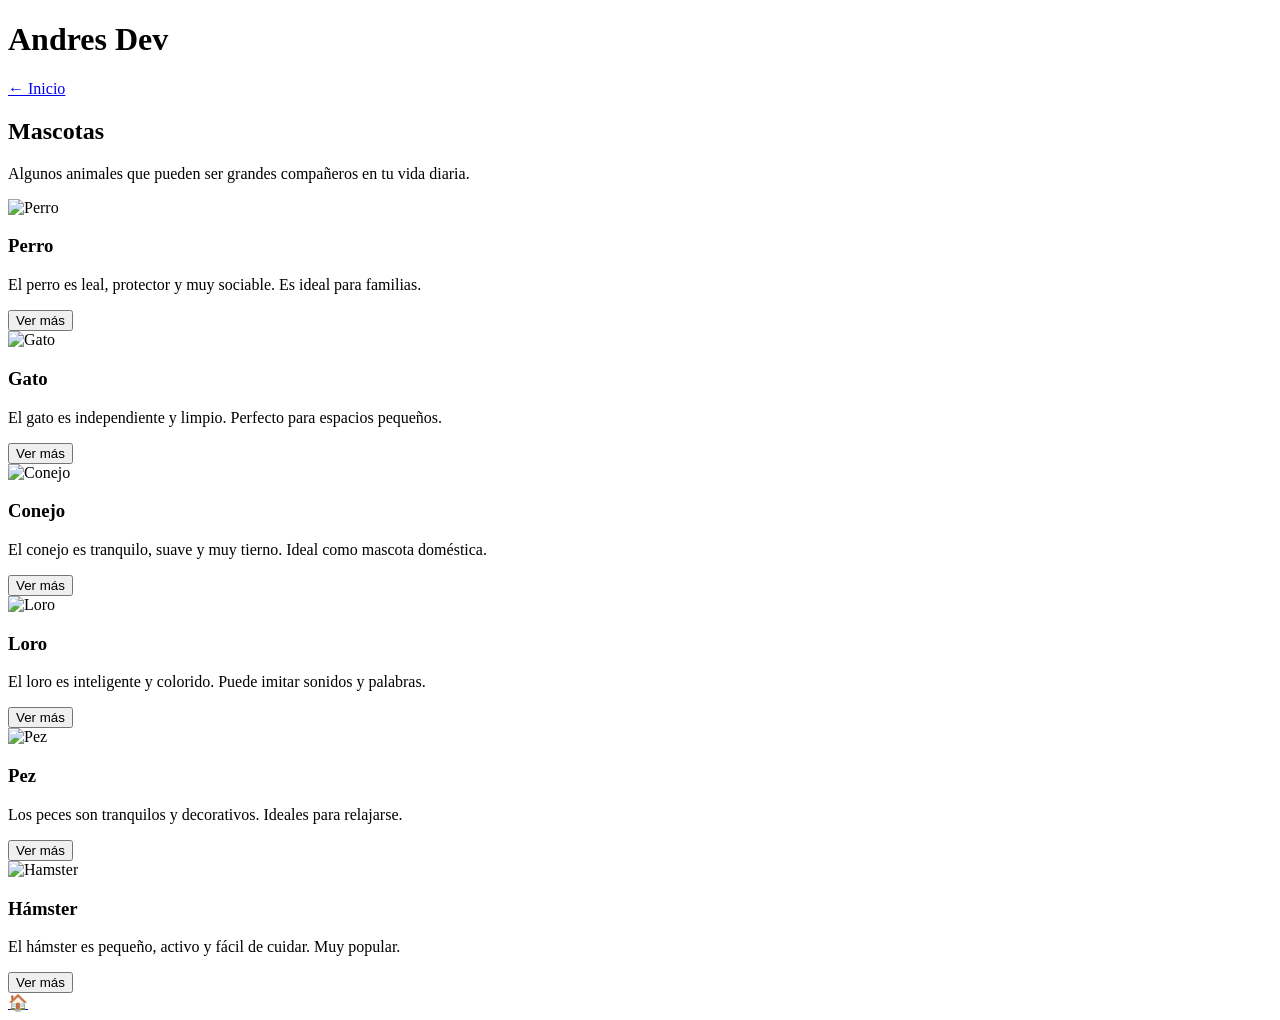
==== mascotas.html @ be8318d8 "inicio" ====
<!DOCTYPE html>
<html lang="es">
<head>
  <meta charset="UTF-8">
  <meta name="viewport" content="width=device-width, initial-scale=1.0">
  <title>Mascotas</title>
  <link rel="stylesheet" href="css/mascotas.css">
</head>

<body>

<!-- HEADER -->
<header class="header">
  <div class="container nav">
    <h1>Andres <span>Dev</span></h1>

    <nav>
      <a href="index.html" class="btn-volver">← Inicio</a>
    </nav>
  </div>
</header>

<!-- HERO -->
<section class="hero">
  <h2>Mascotas</h2>
  <p>Algunos animales que pueden ser grandes compañeros en tu vida diaria.</p>
</section>

<!-- GRID -->
<section class="pets container">

  <!-- PERRO -->
  <div class="card">
    <img src="https://images.unsplash.com/photo-1558788353-f76d92427f16" alt="Perro">
    <h3>Perro</h3>
    <p>El perro es leal, protector y muy sociable. Es ideal para familias.</p>
    <button onclick="mostrarInfo('Perro')">Ver más</button>
  </div>

  <!-- GATO -->
  <div class="card">
    <img src="https://images.unsplash.com/photo-1518791841217-8f162f1e1131" alt="Gato">
    <h3>Gato</h3>
    <p>El gato es independiente y limpio. Perfecto para espacios pequeños.</p>
    <button onclick="mostrarInfo('Gato')">Ver más</button>
  </div>

  <!-- CONEJO -->
  <div class="card">
    <img src="https://images.unsplash.com/photo-1585110396000-c9ffd4e4b308" alt="Conejo">
    <h3>Conejo</h3>
    <p>El conejo es tranquilo, suave y muy tierno. Ideal como mascota doméstica.</p>
    <button onclick="mostrarInfo('Conejo')">Ver más</button>
  </div>

  <!-- LORO -->
  <div class="card">
    <img src="https://images.unsplash.com/photo-1555169062-013468b47731" alt="Loro">
    <h3>Loro</h3>
    <p>El loro es inteligente y colorido. Puede imitar sonidos y palabras.</p>
    <button onclick="mostrarInfo('Loro')">Ver más</button>
  </div>

  <!-- PEZ -->
  <div class="card">
    <img src="https://images.unsplash.com/photo-1501594907352-04cda38ebc29" alt="Pez">
    <h3>Pez</h3>
    <p>Los peces son tranquilos y decorativos. Ideales para relajarse.</p>
    <button onclick="mostrarInfo('Pez')">Ver más</button>
  </div>

  <!-- HAMSTER -->
  <div class="card">
    <img src="https://images.unsplash.com/photo-1595433562696-7d684b0a5e0d" alt="Hamster">
    <h3>Hámster</h3>
    <p>El hámster es pequeño, activo y fácil de cuidar. Muy popular.</p>
    <button onclick="mostrarInfo('Hámster')">Ver más</button>
  </div>

</section>

<!-- MENSAJE -->
<div id="mensaje" class="mensaje"></div>

<!-- BOTÓN FLOTANTE -->
<a href="index.html" class="btn-flotante">🏠</a>

<script src="js/script.js"></script>

</body>
</html>
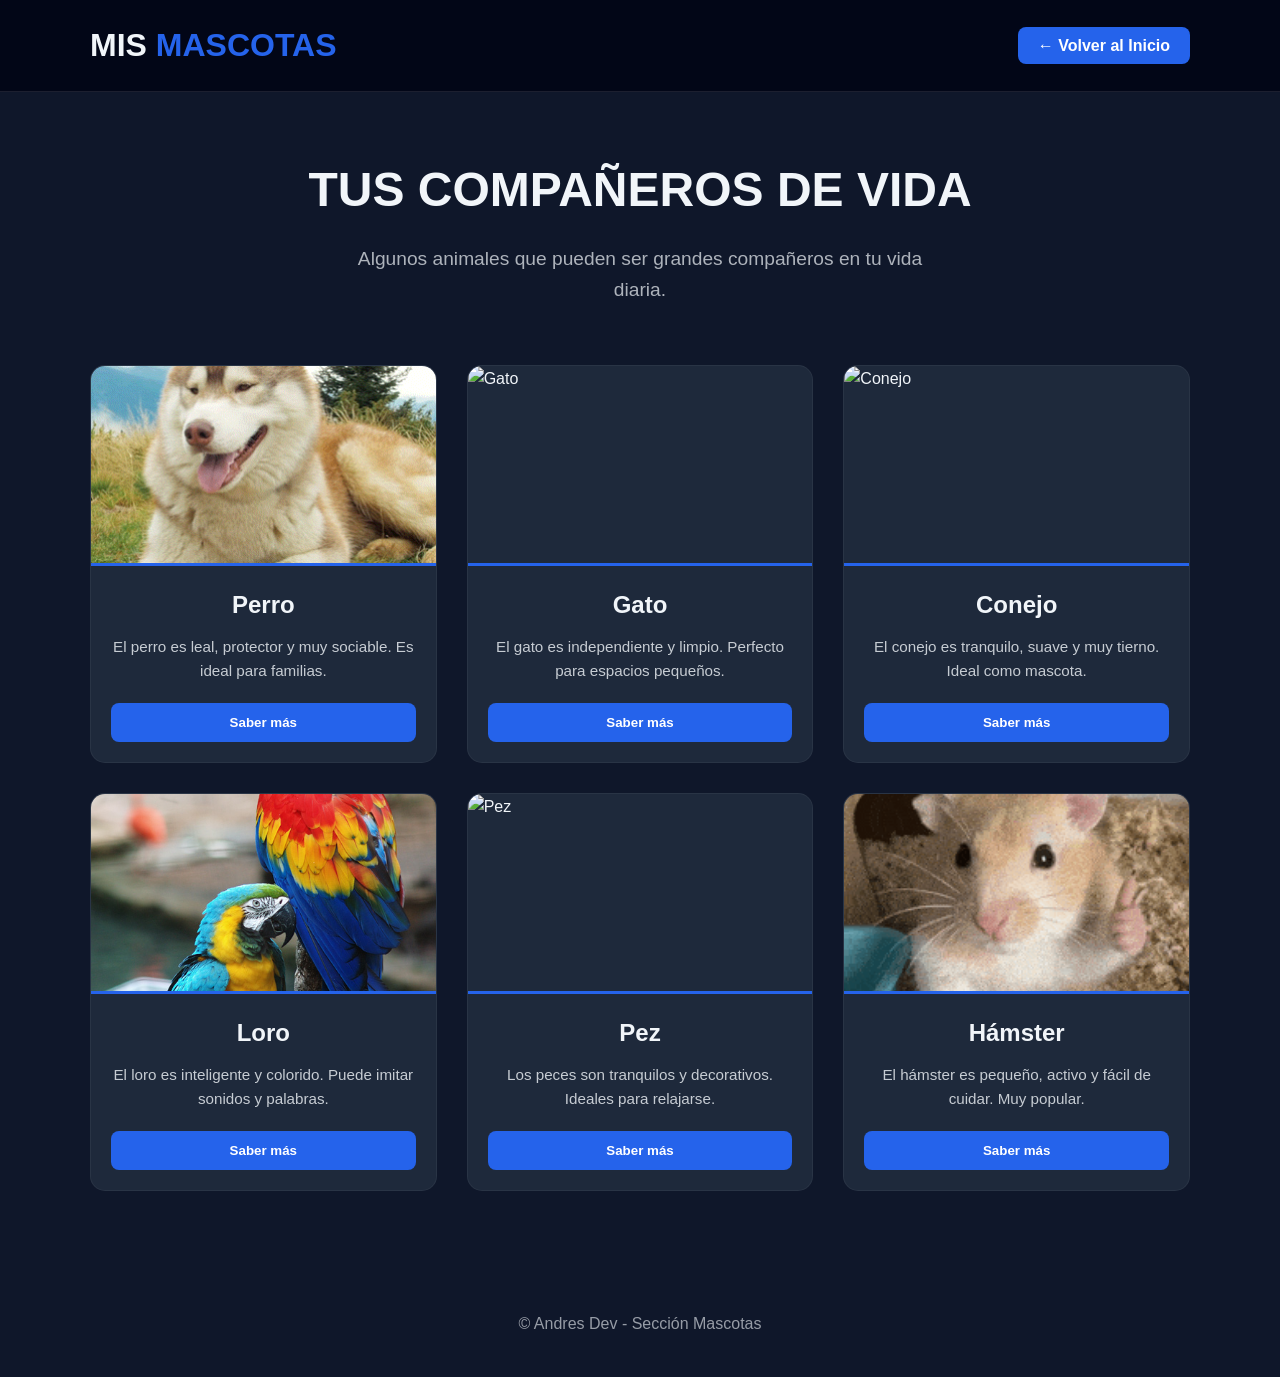
==== commit dc4becb1: "finalizado" ====
--- a/mascotas.html
+++ b/mascotas.html
@@ -3,89 +3,88 @@
 <head>
   <meta charset="UTF-8">
   <meta name="viewport" content="width=device-width, initial-scale=1.0">
-  <title>Mascotas</title>
-  <link rel="stylesheet" href="css/mascotas.css">
+  <title>Mascotas | Andres Dev</title>
+  <link rel="stylesheet" href="mascotas.css">
 </head>
-
 <body>
 
-<!-- HEADER -->
 <header class="header">
   <div class="container nav">
-    <h1>Andres <span>Dev</span></h1>
-
+    <h1>MIS <span>MASCOTAS</span></h1>
     <nav>
-      <a href="index.html" class="btn-volver">← Inicio</a>
+      <a href="index.html" class="btn-volver">← Volver al Inicio</a>
     </nav>
   </div>
 </header>
 
-<!-- HERO -->
 <section class="hero">
-  <h2>Mascotas</h2>
+  <h2>TUS COMPAÑEROS DE VIDA</h2>
   <p>Algunos animales que pueden ser grandes compañeros en tu vida diaria.</p>
 </section>
 
-<!-- GRID -->
-<section class="pets container">
+<main class="container">
+  <section class="pets">
 
-  <!-- PERRO -->
-  <div class="card">
-    <img src="https://images.unsplash.com/photo-1558788353-f76d92427f16" alt="Perro">
-    <h3>Perro</h3>
-    <p>El perro es leal, protector y muy sociable. Es ideal para familias.</p>
-    <button onclick="mostrarInfo('Perro')">Ver más</button>
-  </div>
+    <div class="card">
+      <img src="assets/perro.gif" alt="Perro">
+      <div class="card-content">
+        <h3>Perro</h3>
+        <p>El perro es leal, protector y muy sociable. Es ideal para familias.</p>
+        <button onclick="alert('¡Guau! Soy un perro fiel')">Saber más</button>
+      </div>
+    </div>
 
-  <!-- GATO -->
-  <div class="card">
-    <img src="https://images.unsplash.com/photo-1518791841217-8f162f1e1131" alt="Gato">
-    <h3>Gato</h3>
-    <p>El gato es independiente y limpio. Perfecto para espacios pequeños.</p>
-    <button onclick="mostrarInfo('Gato')">Ver más</button>
-  </div>
+    <div class="card">
+      <img src="https://images.unsplash.com/photo-1518791841217-8f162f1e1131" alt="Gato">
+      <div class="card-content">
+        <h3>Gato</h3>
+        <p>El gato es independiente y limpio. Perfecto para espacios pequeños.</p>
+        <button onclick="alert('¡Miau! Soy muy independiente')">Saber más</button>
+      </div>
+    </div>
 
-  <!-- CONEJO -->
-  <div class="card">
-    <img src="https://images.unsplash.com/photo-1585110396000-c9ffd4e4b308" alt="Conejo">
-    <h3>Conejo</h3>
-    <p>El conejo es tranquilo, suave y muy tierno. Ideal como mascota doméstica.</p>
-    <button onclick="mostrarInfo('Conejo')">Ver más</button>
-  </div>
+    <div class="card">
+      <img src="https://images.unsplash.com/photo-1585110396000-c9ffd4e4b308" alt="Conejo">
+      <div class="card-content">
+        <h3>Conejo</h3>
+        <p>El conejo es tranquilo, suave y muy tierno. Ideal como mascota.</p>
+        <button onclick="alert('¡Soy muy saltarín!')">Saber más</button>
+      </div>
+    </div>
 
-  <!-- LORO -->
-  <div class="card">
-    <img src="https://images.unsplash.com/photo-1555169062-013468b47731" alt="Loro">
-    <h3>Loro</h3>
-    <p>El loro es inteligente y colorido. Puede imitar sonidos y palabras.</p>
-    <button onclick="mostrarInfo('Loro')">Ver más</button>
-  </div>
+    <div class="card">
+      <img src="assets/Scarlet_Macaw_and_Blue-and-gold_Macaw.jpg" alt="Loro">
+      <div class="card-content">
+        <h3>Loro</h3>
+        <p>El loro es inteligente y colorido. Puede imitar sonidos y palabras.</p>
+        <button onclick="alert('¿Quieres hablar conmigo?')">Saber más</button>
+      </div>
+    </div>
 
-  <!-- PEZ -->
-  <div class="card">
-    <img src="https://images.unsplash.com/photo-1501594907352-04cda38ebc29" alt="Pez">
-    <h3>Pez</h3>
-    <p>Los peces son tranquilos y decorativos. Ideales para relajarse.</p>
-    <button onclick="mostrarInfo('Pez')">Ver más</button>
-  </div>
+    <div class="card">
+      <img src="assets/peces.gif" alt="Pez">
+      <div class="card-content">
+        <h3>Pez</h3>
+        <p>Los peces son tranquilos y decorativos. Ideales para relajarse.</p>
+        <button onclick="alert('Glup glup...')">Saber más</button>
+      </div>
+    </div>
 
-  <!-- HAMSTER -->
-  <div class="card">
-    <img src="https://images.unsplash.com/photo-1595433562696-7d684b0a5e0d" alt="Hamster">
-    <h3>Hámster</h3>
-    <p>El hámster es pequeño, activo y fácil de cuidar. Muy popular.</p>
-    <button onclick="mostrarInfo('Hámster')">Ver más</button>
-  </div>
+    <div class="card">
+      <img src="assets/hamster.gif" alt="Hamster">
+      <div class="card-content">
+        <h3>Hámster</h3>
+        <p>El hámster es pequeño, activo y fácil de cuidar. Muy popular.</p>
+        <button onclick="alert('¡Me encanta mi rueda!')">Saber más</button>
+      </div>
+    </div>
 
-</section>
+  </section>
+</main>
 
-<!-- MENSAJE -->
-<div id="mensaje" class="mensaje"></div>
-
-<!-- BOTÓN FLOTANTE -->
-<a href="index.html" class="btn-flotante">🏠</a>
-
-<script src="js/script.js"></script>
+<footer>
+    <p style="text-align: center; padding: 40px; opacity: 0.6;">© Andres Dev - Sección Mascotas</p>
+</footer>
 
 </body>
-</html>
+</html>
--- a/mascotas.css
+++ b/mascotas.css
@@ -0,0 +1,160 @@
+/* RESET */
+* {
+    margin: 0;
+    padding: 0;
+    box-sizing: border-box;
+}
+
+:root {
+    --color-principal: #2563eb;
+    --color-fondo: #0f172a;
+    --color-card: #1e293b;
+    --color-texto: #f1f5f9;
+    --radius: 15px;
+}
+
+body {
+    font-family: 'Segoe UI', Tahoma, Geneva, Verdana, sans-serif;
+    background: var(--color-fondo);
+    color: var(--color-texto);
+    line-height: 1.6;
+}
+
+/* HEADER */
+.header {
+    background: #020617;
+    padding: 20px 0;
+    border-bottom: 1px solid rgba(255,255,255,0.1);
+}
+
+.nav {
+    display: flex;
+    justify-content: space-between;
+    align-items: center;
+}
+
+.nav h1 span {
+    color: var(--color-principal);
+}
+
+.btn-volver {
+    text-decoration: none;
+    color: white;
+    background: var(--color-principal);
+    padding: 10px 20px;
+    border-radius: 8px;
+    font-weight: bold;
+    transition: 0.3s;
+}
+
+.btn-volver:hover {
+    filter: brightness(1.2);
+    transform: translateX(-5px);
+}
+
+/* HERO */
+.hero {
+    text-align: center;
+    padding: 60px 20px;
+}
+
+.hero h2 {
+    font-size: 3rem;
+    margin-bottom: 15px;
+}
+
+.hero p {
+    font-size: 1.2rem;
+    opacity: 0.7;
+    max-width: 600px;
+    margin: auto;
+}
+
+/* CONTENEDOR */
+.container {
+    width: 90%;
+    max-width: 1100px;
+    margin: auto;
+}
+
+/* GRID (3 columnas arriba, 3 abajo) */
+.pets {
+    display: grid;
+    grid-template-columns: repeat(3, 1fr); 
+    gap: 30px;
+    padding-bottom: 80px;
+}
+
+/* CARD */
+.card {
+    background: var(--color-card);
+    border-radius: var(--radius);
+    overflow: hidden;
+    transition: 0.3s ease;
+    border: 1px solid rgba(255,255,255,0.05);
+    display: flex;
+    flex-direction: column;
+}
+
+.card:hover {
+    transform: translateY(-10px);
+    box-shadow: 0 10px 30px rgba(0,0,0,0.5);
+}
+
+/* IMÁGENES  */
+.card img {
+    width: 100%;
+    height: 200px; 
+    object-fit: cover;
+    border-bottom: 3px solid var(--color-principal);
+}
+
+.card-content {
+    padding: 20px;
+    text-align: center;
+    flex-grow: 1;
+    display: flex;
+    flex-direction: column;
+    justify-content: space-between;
+}
+
+.card h3 {
+    margin-bottom: 10px;
+    font-size: 1.5rem;
+}
+
+.card p {
+    font-size: 0.95rem;
+    opacity: 0.8;
+    margin-bottom: 20px;
+}
+
+/* BOTONES */
+.card button {
+    background: var(--color-principal);
+    color: white;
+    border: none;
+    padding: 12px;
+    border-radius: 8px;
+    cursor: pointer;
+    font-weight: bold;
+    transition: 0.3s;
+}
+
+.card button:hover {
+    background: #1d4ed8;
+    letter-spacing: 1px;
+}
+
+/* RESPONSIVE */
+@media (max-width: 950px) {
+    .pets {
+        grid-template-columns: repeat(2, 1fr);}
+}
+
+@media (max-width: 600px) {
+    .pets {
+        grid-template-columns: 1fr; 
+    }
+    .hero h2 { font-size: 2rem; }
+}
